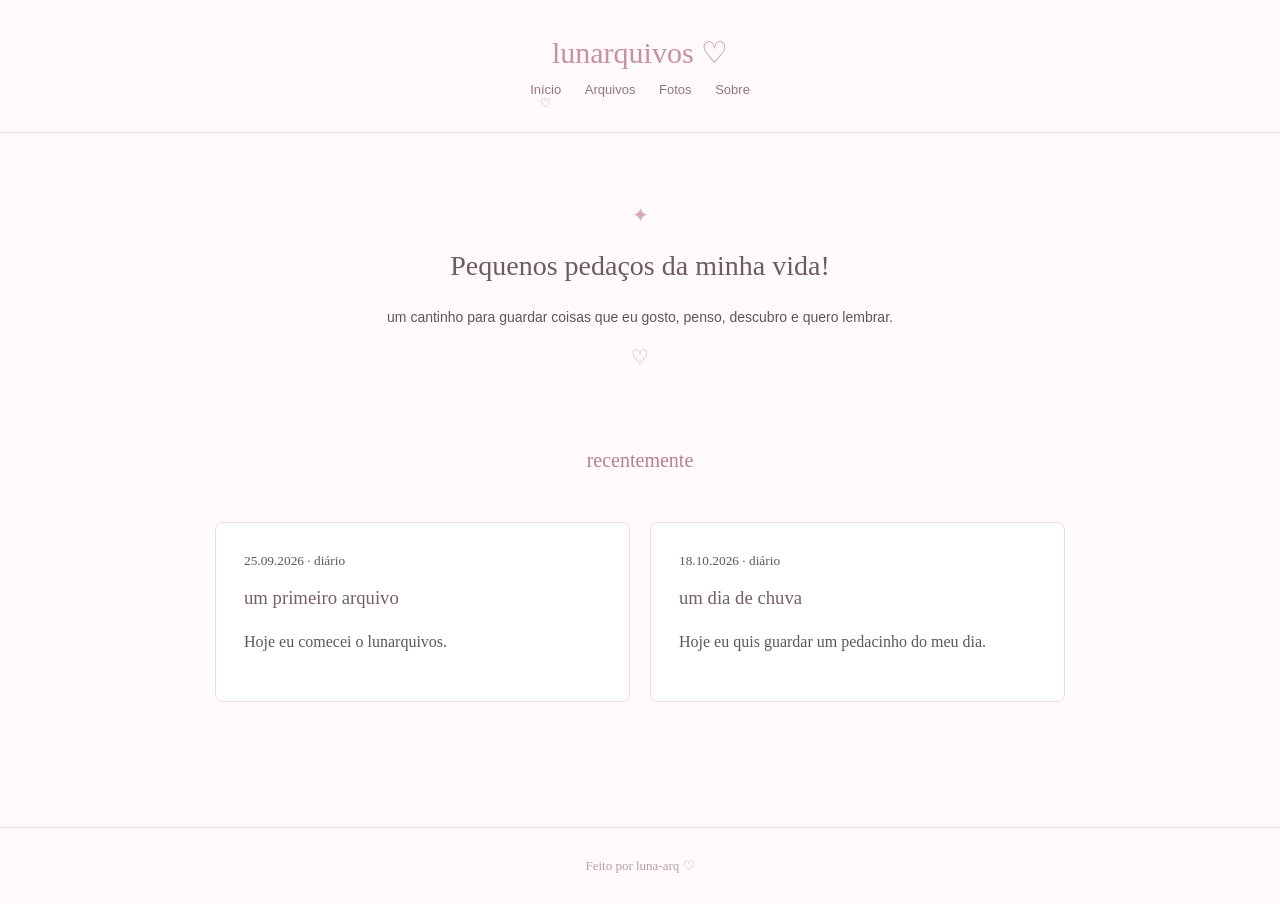
==== index.html @ 7ff497cb "Update index.html" ====
<!DOCTYPE html>
<html lang="pt-BR">
<head>
    <meta charset="UTF-8">
    <meta name="viewport" content="width=device-width, initial-scale=1.0">

    <title>lunarquivos ♡</title>
    <link rel="stylesheet" href="style.css">

</head>

<body>

<header>
    <h1>lunarquivos ♡</h1>

    <nav>
        <a href="index.html" class="active">Início</a>
        <a href="arquivos/index.html">Arquivos</a>
        <a href="fotos/index.html">Fotos</a>
        <a href="sobre/index.html">Sobre</a>
    </nav>
</header>

<main>

    <section class="intro">
        <div class="flower">✦</div>

        <h2>Pequenos pedaços da minha vida!</h2>

        <p>
            um cantinho para guardar coisas que eu gosto,
            penso, descubro e quero lembrar.
        </p>

        <div class="flower">♡</div>
    </section>

    <h2 class="section-title">recentemente</h2>

<section class="posts">

    <a href="arquivos/primeiro-arquivo.html" class="post-link">

        <article class="post">

            <small>25.09.2026 · diário</small>

            <h3>um primeiro arquivo</h3>

            <p>
                Hoje eu comecei o lunarquivos.
            </p>

        </article>

    </a>

     <a href="arquivos/um-dia-de-chuva.html" class="post-link">

        <article class="post">

            <small>18.10.2026 · diário</small>

            <h3>um dia de chuva</h3>

            <p>
                Hoje eu quis guardar um pedacinho do meu dia.
            </p>

        </article>

    </a>

</section>

</main>

<footer>
    Feito por luna-arq ♡
</footer>

</body>
</html>
---- style.css ----
html {
    overflow-y: scroll;
}
body {
    margin: 0;
    background: #fffafa;
    color: #5f5559;
    font-family: Georgia, serif;
}

header {
    padding: 35px 20px;
    text-align: center;
    border-bottom: 1px solid #eadcdf;
}

header h1 {
    margin: 0;
    color: #c98fa5;
    font-size: 30px;
    font-weight: normal;
    text-align: center;
}

nav {
    margin-top: 12px;
    font-family: Arial, sans-serif;
    font-size: 13px;
}

nav a {
    color: #92747e;
    text-decoration: none;
    margin: 0 10px;
}

nav a:hover {
    color: #c98fa5;
}

main {
    max-width: 850px;
    margin: 70px auto;
    padding: 0 25px;
}

h2 {
    color: #b77f96;
    font-weight: normal;
    text-align: center;
}

h3 {
    color: #765f67;
    font-weight: normal;
}

p {
    line-height: 1.8;
}

.post {
    background: white;
    border: 1px solid #eadcdf;
    border-radius: 8px;
    padding: 28px;
    margin: 25px 0;
}

.date {
    color: #b99da7;
    font-family: Arial, sans-serif;
    font-size: 12px;
}

footer {
    margin-top: 100px;
    padding: 30px;
    text-align: center;
    border-top: 1px solid #eadcdf;
    color: #b99da7;
    font-size: 13px;
}
.intro {
    text-align: center;
    margin-bottom: 80px;
}

.intro h2 {
    font-size: 28px;
    font-weight: normal;
    color: #6e5b62;
}

.intro p {
    font-family: Arial, sans-serif;
    font-size: 14px;
    line-height: 1.8;
}

.flower {
    color: #d7a5b6;
    font-size: 20px;
    text-align: center;
}

.section-title {
    font-size: 20px;
    font-weight: normal;
    color: #b77f96;
    text-align: center;
    margin-bottom: 25px;
}

.posts {
    display: grid;
    grid-template-columns: repeat(auto-fit, minmax(220px, 1fr));
    gap: 20px;
    text-align: left;
}

.gallery {
    display: grid;
    grid-template-columns: repeat(auto-fit, minmax(220px, 1fr));
    gap: 25px;
}

.photo {
    background: white;
    padding: 12px;
    border: 1px solid #eadcdf;
    border-radius: 8px;
    overflow: hidden;
}

.photo img {
    width: 100%;
    display: block;
}

.caption {
    padding: 12px 5px 5px;
    font-size: 13px;
    color: #92747e;
    text-align: center;
}
.about {
    max-width: 700px;
    margin: 0 auto;
    padding: 40px;
    background: white;
    border: 1px solid #eadcdf;
    font-family: Arial, sans-serif;
    line-height: 1.9;
}

.about p {
    line-height: 1.9;
}

.heart {
    margin-top: 25px;
    color: #d7a5b6;
    font-size: 22px;
    text-align: center;
}

nav a {
    position: relative;
}

nav a.active::after {
    content: "♡";
    position: absolute;
    left: 0;
    right: 0;
    bottom: -13px;
    color: #c98fa5;
    font-size: 12px;
    text-align: center;
}
.archive-intro {
    text-align: center;
    font-family: Arial, sans-serif;
    font-size: 14px;
    color: #92747e;
    margin-bottom: 50px;
}

.read-more {
    color: #b77f96;
    text-decoration: none;
    font-family: Arial, sans-serif;
    font-size: 13px;
}
.post-link {
    display: block;
    color: inherit;
    text-decoration: none;
}
/* Página de um arquivo individual */
.entry-date {
    text-align: center;
    color: #b99da7;
    font-family: Arial, sans-serif;
    font-size: 12px;
}

.entry-title {
    text-align: center;
    color: #765f67;
    font-weight: normal;
    font-size: 30px;
    margin: 15px 0 45px;
}

.entry-content {
    background: white;
    border: 1px solid #eadcdf;
    padding: 40px;
    font-family: Arial, sans-serif;
    font-size: 15px;
    line-height: 1.9;
}

.entry-content p {
    margin-bottom: 25px;
}

.back {
    text-align: center;
    margin-top: 40px;
}

.back a {
    color: #b77f96;
    text-decoration: none;
}

/* Ajustes para telas pequenas */
@media (max-width: 600px) {
    header {
        padding: 28px 12px;
    }

    header h1 {
        font-size: 26px;
    }

    nav a {
        margin: 0 6px;
    }

    main {
        margin: 40px auto;
        padding: 0 16px;
    }

    .post {
        padding: 20px;
    }

    .about {
        padding: 24px;
    }

    .entry-content {
        padding: 24px;
    }

    .posts,
    .gallery {
        grid-template-columns: 1fr;
    }
}
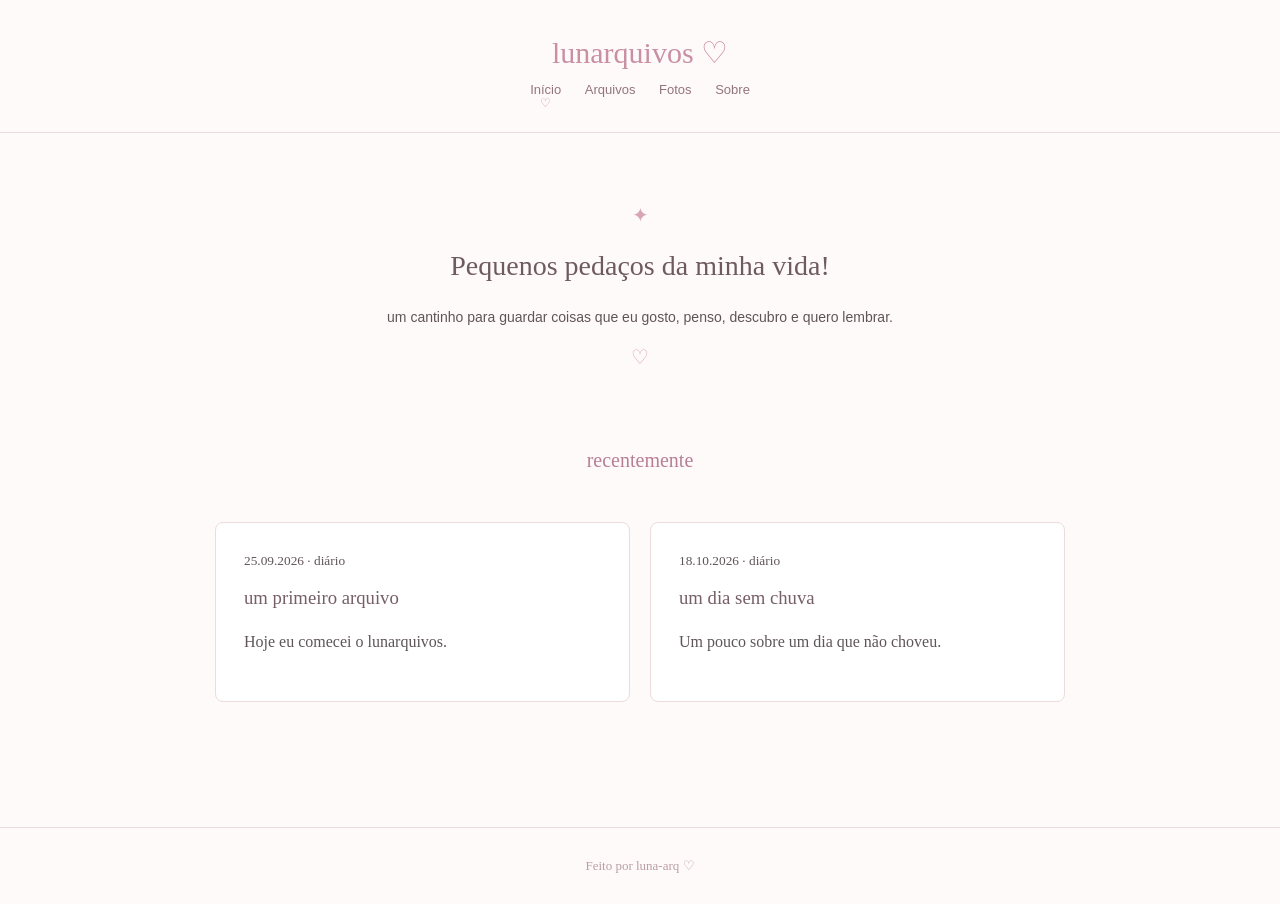
==== commit faeecc9a: "Update index.html" ====
--- a/index.html
+++ b/index.html
@@ -58,16 +58,16 @@
 
     </a>
 
-     <a href="arquivos/um-dia-de-chuva.html" class="post-link">
+     <a href="arquivos/um-dia-sem-chuva.html" class="post-link">
 
         <article class="post">
 
             <small>18.10.2026 · diário</small>
 
-            <h3>um dia de chuva</h3>
+            <h3>um dia sem chuva</h3>
 
             <p>
-                Hoje eu quis guardar um pedacinho do meu dia.
+                Um pouco sobre um dia que não choveu.
             </p>
 
         </article>
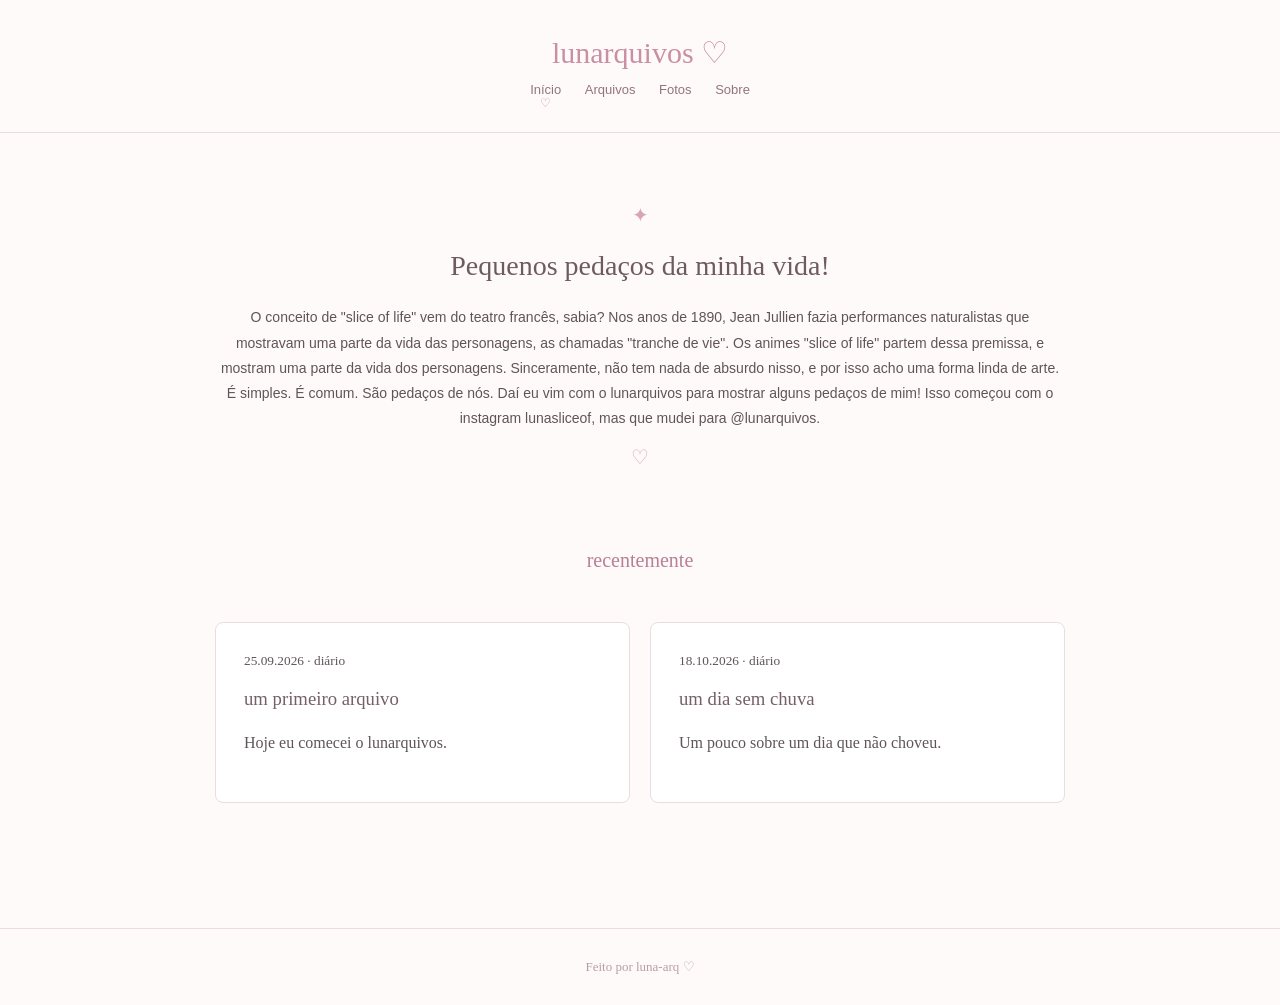
==== commit 88d9b4b7: "Update index.html" ====
--- a/index.html
+++ b/index.html
@@ -5,8 +5,9 @@
     <meta charset="UTF-8">
     <meta name="viewport" content="width=device-width, initial-scale=1.0">
 
-    <title>lunarquivos ♡</title>
+    <title>lunarquivos </title>
     <link rel="stylesheet" href="style.css">
+    <link rel="icon" type="image/svg+xml" href="favicon.svg">
 
 </head>
 
@@ -31,8 +32,9 @@
         <h2>Pequenos pedaços da minha vida!</h2>
 
         <p>
-            um cantinho para guardar coisas que eu gosto,
-            penso, descubro e quero lembrar.
+            O conceito de "slice of life" vem do teatro francês, sabia? Nos anos de 1890, Jean Jullien fazia performances naturalistas que mostravam uma parte da vida das personagens, as chamadas "tranche de vie".
+            Os animes "slice of life" partem dessa premissa, e mostram uma parte da vida dos personagens. Sinceramente, não tem nada de absurdo nisso, e por isso acho uma forma linda de arte. É simples. É comum. São pedaços 
+            de nós. Daí eu vim com o lunarquivos para mostrar alguns pedaços de mim! Isso começou com o instagram lunasliceof, mas que mudei para @lunarquivos.
         </p>
 
         <div class="flower">♡</div>
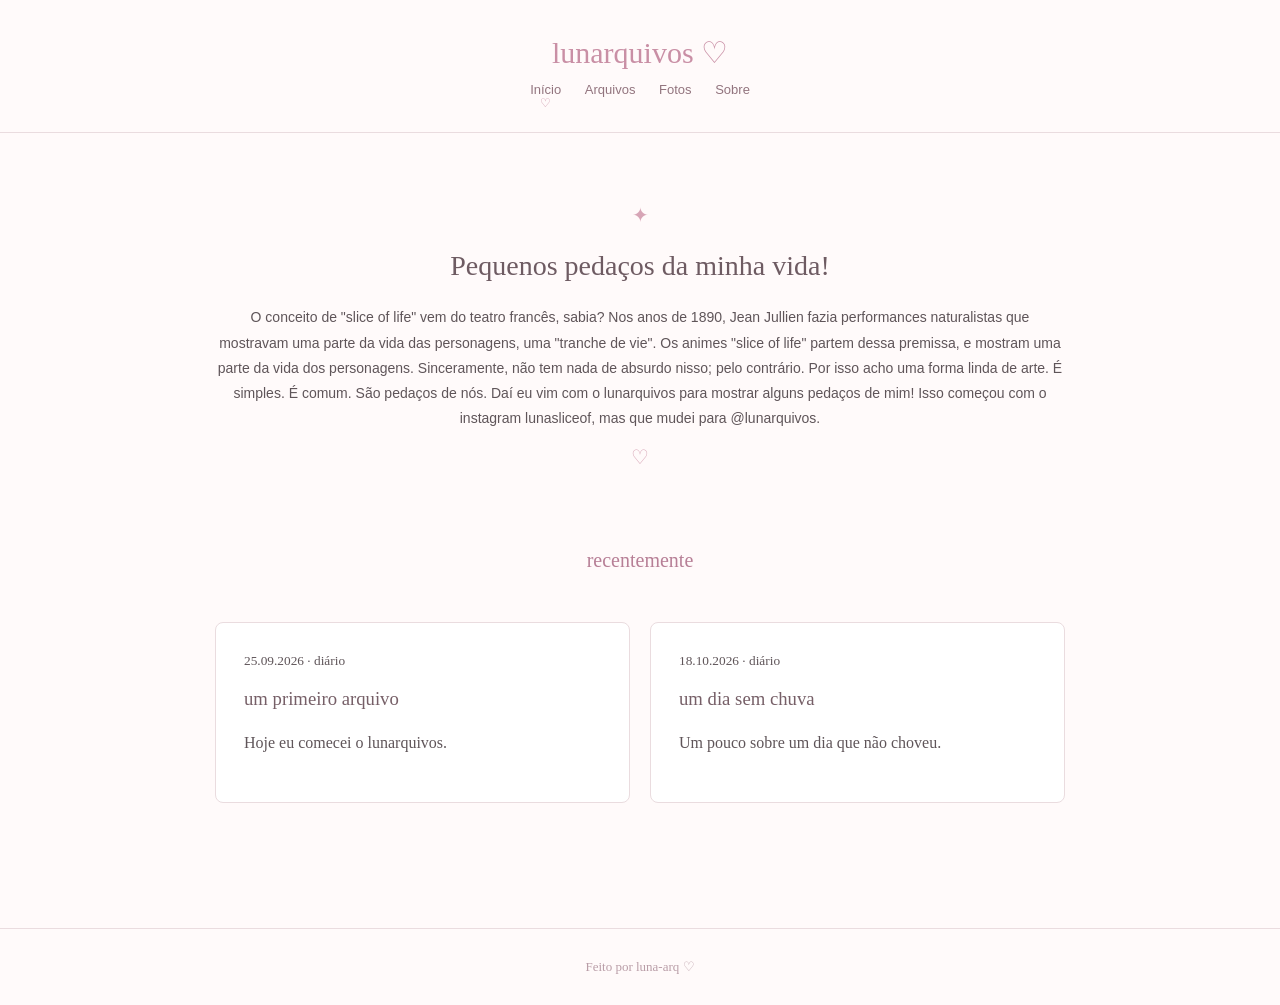
==== commit c7c254a9: "Update index.html" ====
--- a/index.html
+++ b/index.html
@@ -32,8 +32,8 @@
         <h2>Pequenos pedaços da minha vida!</h2>
 
         <p>
-            O conceito de "slice of life" vem do teatro francês, sabia? Nos anos de 1890, Jean Jullien fazia performances naturalistas que mostravam uma parte da vida das personagens, as chamadas "tranche de vie".
-            Os animes "slice of life" partem dessa premissa, e mostram uma parte da vida dos personagens. Sinceramente, não tem nada de absurdo nisso, e por isso acho uma forma linda de arte. É simples. É comum. São pedaços 
+            O conceito de "slice of life" vem do teatro francês, sabia? Nos anos de 1890, Jean Jullien fazia performances naturalistas que mostravam uma parte da vida das personagens, uma "tranche de vie".
+            Os animes "slice of life" partem dessa premissa, e mostram uma parte da vida dos personagens. Sinceramente, não tem nada de absurdo nisso; pelo contrário. Por isso acho uma forma linda de arte. É simples. É comum. São pedaços 
             de nós. Daí eu vim com o lunarquivos para mostrar alguns pedaços de mim! Isso começou com o instagram lunasliceof, mas que mudei para @lunarquivos.
         </p>
 
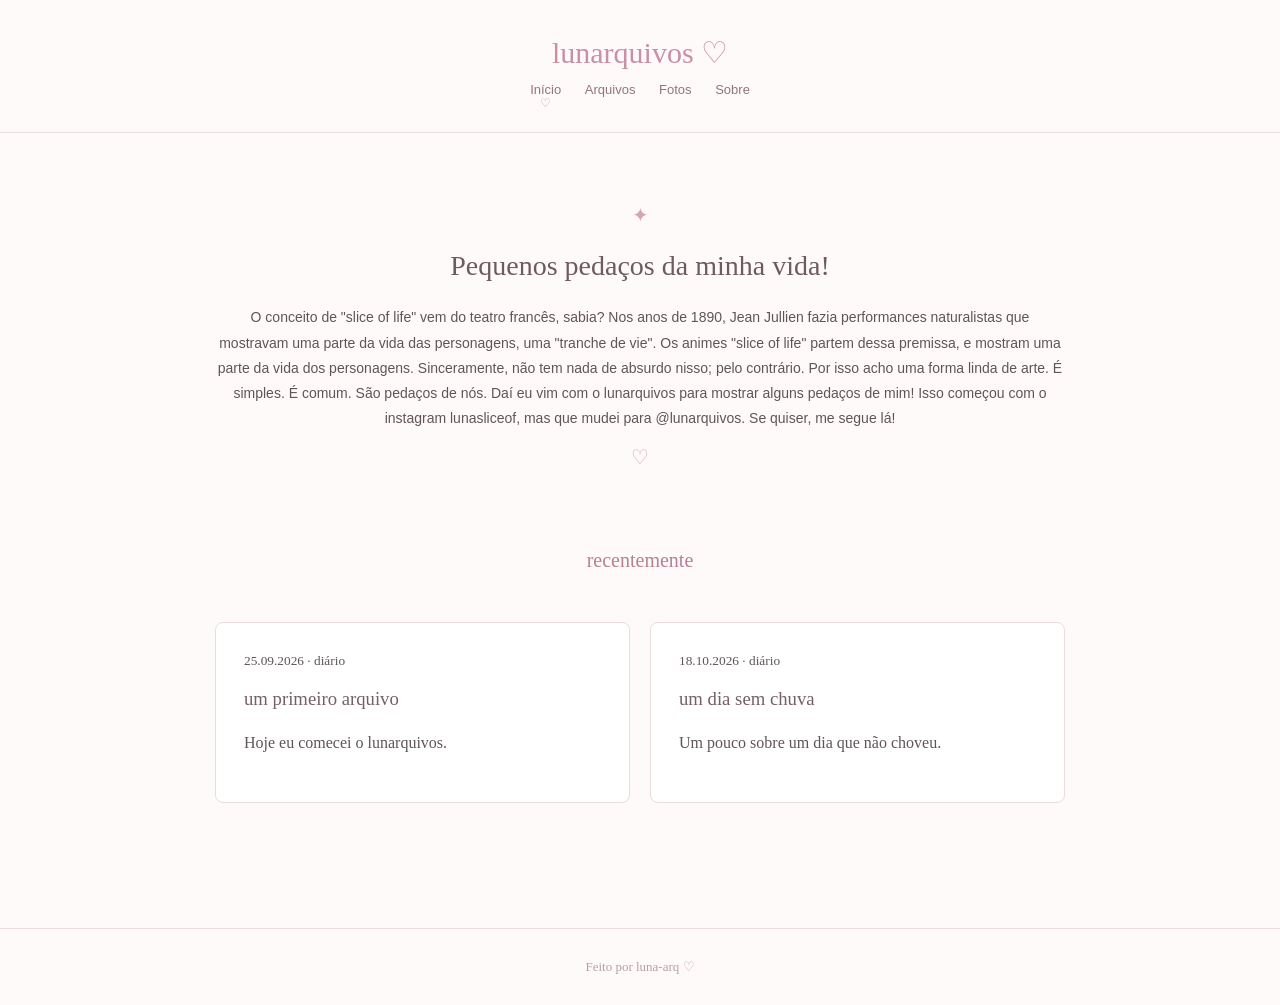
==== commit 00bfdf52: "Update index.html" ====
--- a/index.html
+++ b/index.html
@@ -34,7 +34,7 @@
         <p>
             O conceito de "slice of life" vem do teatro francês, sabia? Nos anos de 1890, Jean Jullien fazia performances naturalistas que mostravam uma parte da vida das personagens, uma "tranche de vie".
             Os animes "slice of life" partem dessa premissa, e mostram uma parte da vida dos personagens. Sinceramente, não tem nada de absurdo nisso; pelo contrário. Por isso acho uma forma linda de arte. É simples. É comum. São pedaços 
-            de nós. Daí eu vim com o lunarquivos para mostrar alguns pedaços de mim! Isso começou com o instagram lunasliceof, mas que mudei para @lunarquivos.
+            de nós. Daí eu vim com o lunarquivos para mostrar alguns pedaços de mim! Isso começou com o instagram lunasliceof, mas que mudei para @lunarquivos. Se quiser, me segue lá!
         </p>
 
         <div class="flower">♡</div>
